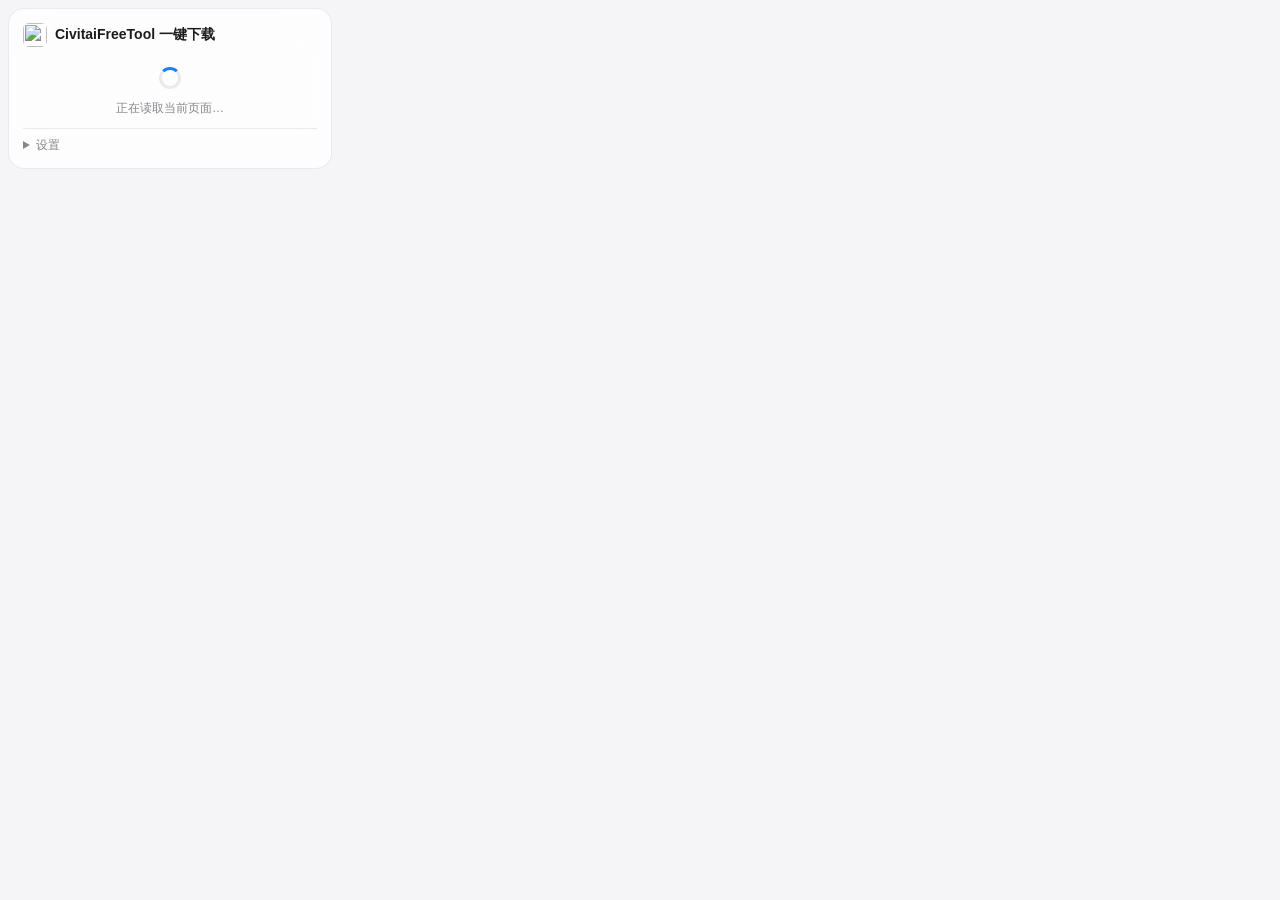
==== chrome-extension/popup.html @ 194d7d12 "feat: 浏览器插件归档助手 2.0（吸收油猴脚本）+ 局域网无头 Linux 资产接入（Samba 桥接） - 插件：模型页一键归档（封面/配图/视频/评论/提示词）到软件归档根目录，模型文件经 " ====
<!DOCTYPE html>
<html lang="zh-CN">
<head>
  <meta charset="UTF-8" />
  <link rel="stylesheet" href="popup.css" />
</head>
<body>
  <div class="card">
    <div class="head">
      <img class="logo" src="icons/icon32.png" alt="" />
      <div class="title">CivitaiFreeTool 一键下载</div>
    </div>

    <div id="view-loading" class="view">
      <div class="spinner"></div>
      <div class="hint">正在读取当前页面…</div>
    </div>

    <div id="view-bad" class="view hidden">
      <div class="icon-big">⚠️</div>
      <div class="bad-title">当前页面不是 Civitai 模型页</div>
      <div class="hint">请打开 civitai.red / civitai.com 的模型详情页后重试</div>
    </div>

    <div id="view-offline" class="view hidden">
      <div class="icon-big">🔌</div>
      <div class="bad-title">未连接到 CivitaiFreeTool</div>
      <div class="hint">请先打开 CivitaiFreeTool.exe（v2.1.0+），再点击下载</div>
    </div>

    <div id="view-ready" class="view hidden">
      <div class="model-name" id="modelName">…</div>
      <div class="url" id="modelUrl"></div>
      <div class="meta" id="modelMeta"></div>
      <button class="btn primary" id="btnDownload">⬇️ 开始下载</button>
      <button class="btn secondary" id="btnArchive">🗂 一键归档到本地</button>
      <div class="archive-note hidden" id="archiveNote"></div>
    </div>

    <div id="view-done" class="view hidden">
      <div class="icon-big">✅</div>
      <div class="bad-title">已开始下载</div>
      <div class="hint">CivitaiFreeTool 已自动打开「下载管理」页<br/>进度和完成情况在那里查看</div>
      <button class="btn" id="btnClose">完成</button>
    </div>

    <div id="view-error" class="view hidden">
      <div class="icon-big">❌</div>
      <div class="bad-title" id="errTitle">下载失败</div>
      <div class="hint" id="errMsg"></div>
      <button class="btn" id="btnRetry">重试</button>
    </div>

    <details class="settings" id="settingsBox">
      <summary>设置</summary>
      <div class="archive-status" id="archiveStatus">正在读取归档通道…</div>
      <div class="hint">归档根目录在软件设置页修改</div>
    </details>
  </div>
  <script src="popup.js"></script>
</body>
</html>
---- chrome-extension/popup.css ----
:root {
  --bg: #f5f5f7;
  --card: rgba(255, 255, 255, 0.82);
  --text: #1c1c1e;
  --dim: #86868b;
  --accent: #0a84ff;
  --accent-press: #0071e3;
  --danger: #ff3b30;
  --ok: #34c759;
  --border: rgba(0, 0, 0, 0.08);
}
@media (prefers-color-scheme: dark) {
  :root {
    --bg: #1c1c1e;
    --card: rgba(44, 44, 46, 0.85);
    --text: #f5f5f7;
    --dim: #98989d;
    --accent: #0a84ff;
    --accent-press: #409cff;
    --danger: #ff453a;
    --ok: #32d74b;
    --border: rgba(255, 255, 255, 0.1);
  }
}

* { margin: 0; padding: 0; box-sizing: border-box; }

body {
  width: 340px;
  background: var(--bg);
  color: var(--text);
  font-family: -apple-system, "Segoe UI", "Microsoft YaHei", sans-serif;
  font-size: 13px;
}

.card {
  padding: 14px;
  background: linear-gradient(180deg, var(--card), var(--card));
  -webkit-backdrop-filter: blur(20px) saturate(1.4);
  backdrop-filter: blur(20px) saturate(1.4);
  border-radius: 16px;
  margin: 8px;
  border: 1px solid var(--border);
}

.head {
  display: flex;
  align-items: center;
  gap: 8px;
  margin-bottom: 12px;
}
.logo { width: 24px; height: 24px; border-radius: 6px; }
.title { font-weight: 600; font-size: 14px; }

.view { display: flex; flex-direction: column; align-items: center; gap: 8px; }
.hidden { display: none !important; }

.spinner {
  width: 22px; height: 22px;
  border: 3px solid var(--border);
  border-top-color: var(--accent);
  border-radius: 50%;
  animation: spin 0.8s linear infinite;
  margin: 8px auto 2px;
}
@keyframes spin { to { transform: rotate(360deg); } }

.icon-big { font-size: 34px; line-height: 1.2; }
.bad-title { font-weight: 600; font-size: 14px; text-align: center; }
.hint { color: var(--dim); font-size: 12px; text-align: center; line-height: 1.6; }

.model-name {
  font-weight: 600;
  font-size: 14px;
  text-align: center;
  max-width: 100%;
  overflow: hidden;
  display: -webkit-box;
  -webkit-line-clamp: 2;
  -webkit-box-orient: vertical;
  word-break: break-all;
}
.url {
  color: var(--dim);
  font-size: 11px;
  max-width: 100%;
  overflow: hidden;
  text-overflow: ellipsis;
  white-space: nowrap;
}
.meta { font-size: 11px; color: var(--ok); }

.btn {
  width: 100%;
  padding: 9px 0;
  border: none;
  border-radius: 10px;
  font-size: 14px;
  font-weight: 600;
  cursor: pointer;
  background: rgba(127, 127, 127, 0.18);
  color: var(--text);
  transition: transform 0.08s ease, opacity 0.15s ease;
}
.btn:active { transform: scale(0.97); }
.btn.primary {
  background: linear-gradient(180deg, var(--accent), var(--accent-press));
  color: #fff;
}
.btn.primary:disabled {
  opacity: 0.5;
  cursor: not-allowed;
}

.btn.secondary {
  background: rgba(10, 132, 255, 0.12);
  color: var(--accent);
  margin-top: 2px;
}
.btn.secondary:disabled {
  opacity: 0.5;
  cursor: not-allowed;
}

.archive-note {
  font-size: 11px;
  color: var(--ok);
  text-align: center;
  line-height: 1.5;
}

.settings {
  margin-top: 10px;
  border-top: 1px solid var(--border);
  padding-top: 8px;
  font-size: 12px;
}
.settings summary {
  cursor: pointer;
  color: var(--dim);
  font-size: 12px;
  user-select: none;
}
.settings summary:hover { color: var(--text); }
.archive-status {
  margin: 6px 0 4px;
  font-size: 11px;
  color: var(--dim);
  line-height: 1.5;
  word-break: break-all;
}
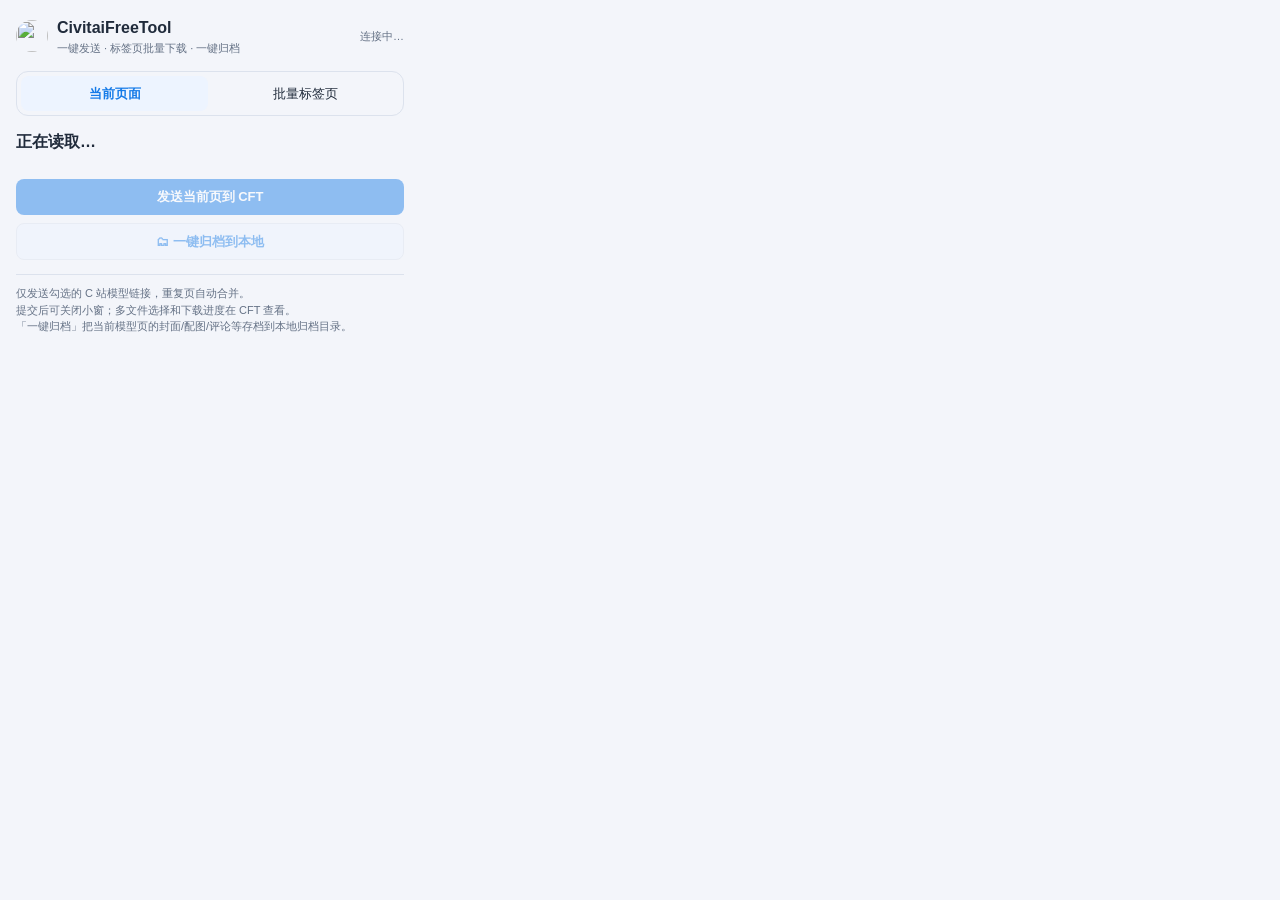
==== commit 000f0ec2: "Merge remote-tracking branch 'upstream/main' # Conflicts: #	CHANGELOG.md #	README.md #	chrome-extens" ====
--- a/chrome-extension/popup.html
+++ b/chrome-extension/popup.html
@@ -1,62 +1,12 @@
 <!DOCTYPE html>
-<html lang="zh-CN">
-<head>
-  <meta charset="UTF-8" />
-  <link rel="stylesheet" href="popup.css" />
-</head>
-<body>
-  <div class="card">
-    <div class="head">
-      <img class="logo" src="icons/icon32.png" alt="" />
-      <div class="title">CivitaiFreeTool 一键下载</div>
-    </div>
-
-    <div id="view-loading" class="view">
-      <div class="spinner"></div>
-      <div class="hint">正在读取当前页面…</div>
-    </div>
-
-    <div id="view-bad" class="view hidden">
-      <div class="icon-big">⚠️</div>
-      <div class="bad-title">当前页面不是 Civitai 模型页</div>
-      <div class="hint">请打开 civitai.red / civitai.com 的模型详情页后重试</div>
-    </div>
-
-    <div id="view-offline" class="view hidden">
-      <div class="icon-big">🔌</div>
-      <div class="bad-title">未连接到 CivitaiFreeTool</div>
-      <div class="hint">请先打开 CivitaiFreeTool.exe（v2.1.0+），再点击下载</div>
-    </div>
-
-    <div id="view-ready" class="view hidden">
-      <div class="model-name" id="modelName">…</div>
-      <div class="url" id="modelUrl"></div>
-      <div class="meta" id="modelMeta"></div>
-      <button class="btn primary" id="btnDownload">⬇️ 开始下载</button>
-      <button class="btn secondary" id="btnArchive">🗂 一键归档到本地</button>
-      <div class="archive-note hidden" id="archiveNote"></div>
-    </div>
-
-    <div id="view-done" class="view hidden">
-      <div class="icon-big">✅</div>
-      <div class="bad-title">已开始下载</div>
-      <div class="hint">CivitaiFreeTool 已自动打开「下载管理」页<br/>进度和完成情况在那里查看</div>
-      <button class="btn" id="btnClose">完成</button>
-    </div>
-
-    <div id="view-error" class="view hidden">
-      <div class="icon-big">❌</div>
-      <div class="bad-title" id="errTitle">下载失败</div>
-      <div class="hint" id="errMsg"></div>
-      <button class="btn" id="btnRetry">重试</button>
-    </div>
-
-    <details class="settings" id="settingsBox">
-      <summary>设置</summary>
-      <div class="archive-status" id="archiveStatus">正在读取归档通道…</div>
-      <div class="hint">归档根目录在软件设置页修改</div>
-    </details>
-  </div>
-  <script src="popup.js"></script>
-</body>
-</html>
+<html lang="zh-CN"><head><meta charset="UTF-8"/><meta name="viewport" content="width=device-width,initial-scale=1"/><link rel="stylesheet" href="popup.css"/></head>
+<body><main class="card">
+<header><img src="icons/icon32.png" alt=""/><div><strong>CivitaiFreeTool</strong><small>一键发送 · 标签页批量下载 · 一键归档</small></div><span id="connection" role="status">连接中…</span></header>
+<nav aria-label="发送模式"><button id="modeCurrent" class="active" aria-pressed="true">当前页面</button><button id="modeBatch" aria-pressed="false">批量标签页</button></nav>
+<section id="currentPanel"><h2 id="modelName">正在读取…</h2><p id="modelUrl" class="muted"></p><button id="sendCurrent" class="primary" disabled>发送当前页到 CFT</button>
+<button id="btnArchive" class="primary" disabled>🗂 一键归档到本地</button><p id="archiveNote" class="muted" hidden></p><p id="archiveStatus" class="muted" hidden></p></section>
+<section id="batchPanel" hidden><div class="tools"><label>范围 <select id="scope"><option value="all">所有浏览器窗口</option><option value="current">当前窗口</option></select></label><button id="refresh">刷新</button></div><input id="search" type="search" placeholder="搜索模型名或 ID" aria-label="搜索模型标签页"/><div class="tools"><label><input id="selectAll" type="checkbox"/> 全选当前列表</label><span id="selectionCount"></span></div><div id="tabList" aria-label="可发送的模型标签页"></div><p class="muted" id="tabSummary"></p><button id="sendBatch" class="primary" disabled>发送选中到 CFT</button></section>
+<p id="feedback" role="status" aria-live="polite"></p><details id="results" hidden><summary id="resultSummary"></summary><div id="resultList"></div></details>
+<button id="clearResults" hidden>清除提交记录（允许重新发送）</button>
+<footer>仅发送勾选的 C 站模型链接，重复页自动合并。<br/>提交后可关闭小窗；多文件选择和下载进度在 CFT 查看。<br/>「一键归档」把当前模型页的封面/配图/评论等存档到本地归档目录。</footer>
+</main><script src="tabs-common.js"></script><script src="popup.js"></script></body></html>
--- a/chrome-extension/popup.css
+++ b/chrome-extension/popup.css
@@ -1,151 +1,7 @@
-:root {
-  --bg: #f5f5f7;
-  --card: rgba(255, 255, 255, 0.82);
-  --text: #1c1c1e;
-  --dim: #86868b;
-  --accent: #0a84ff;
-  --accent-press: #0071e3;
-  --danger: #ff3b30;
-  --ok: #34c759;
-  --border: rgba(0, 0, 0, 0.08);
-}
-@media (prefers-color-scheme: dark) {
-  :root {
-    --bg: #1c1c1e;
-    --card: rgba(44, 44, 46, 0.85);
-    --text: #f5f5f7;
-    --dim: #98989d;
-    --accent: #0a84ff;
-    --accent-press: #409cff;
-    --danger: #ff453a;
-    --ok: #32d74b;
-    --border: rgba(255, 255, 255, 0.1);
-  }
-}
+*{box-sizing:border-box} :root{color-scheme:light dark;--bg:#f3f5fa;--card:#fff;--text:#202b3b;--dim:#647185;--line:#dce2ed;--accent:#167be8;--soft:#edf4ff} @media(prefers-color-scheme:dark){:root{--bg:#111a29;--card:#182438;--text:#e6edfa;--dim:#a9b7cd;--line:#33445e;--soft:#223650}} body{width:420px;margin:0;background:var(--bg);color:var(--text);font:13px/1.5 "Segoe UI","Microsoft YaHei",sans-serif} .card{padding:16px} header{display:flex;align-items:center;gap:9px;margin-bottom:14px} header img{width:32px;height:32px;border-radius:50%} header strong{font-size:16px} header small{display:block;color:var(--dim);font-size:11px} #connection{margin-left:auto;font-size:11px;color:var(--dim)} #connection.connected{color:#238b60} nav{display:flex;padding:4px;border:1px solid var(--line);border-radius:12px;margin-bottom:14px;gap:4px} button,select,input{font:inherit} button{border:1px solid var(--line);background:var(--card);color:var(--text);border-radius:8px;padding:8px 12px;cursor:pointer} nav button{flex:1;border:0;background:transparent} nav button.active{background:var(--soft);color:var(--accent);font-weight:600} button.primary{width:100%;border:0;background:var(--accent);color:white;font-weight:600;margin-top:12px} button:disabled{opacity:.45;cursor:default} button:focus-visible,input:focus-visible,select:focus-visible{outline:2px solid var(--accent);outline-offset:2px} h2{font-size:16px;overflow-wrap:anywhere} .muted,footer{color:var(--dim);font-size:11px;overflow-wrap:anywhere} .tools{display:flex;align-items:center;justify-content:space-between;gap:8px;margin:10px 0} select,input[type=search]{border:1px solid var(--line);border-radius:8px;background:var(--card);color:var(--text);padding:7px} input[type=search]{width:100%} input[type=checkbox]{width:17px;height:17px;accent-color:var(--accent);flex-shrink:0;vertical-align:middle} #tabList{max-height:250px;overflow:auto;border:1px solid var(--line);border-radius:10px;background:var(--card)} .tab-row{display:flex;align-items:center;gap:10px;padding:11px;border-bottom:1px solid var(--line);cursor:pointer}.tab-row:last-child{border:0}.tab-row:hover{background:var(--soft)}.tab-row span{min-width:0}.tab-row strong{display:block;font-size:13px;overflow-wrap:anywhere;line-height:1.4}.tab-row small{display:block;color:var(--dim);font-size:11px;margin-top:3px} .empty{text-align:center;color:var(--dim);padding:20px} #feedback{font-size:12px;overflow-wrap:anywhere} details{border-top:1px solid var(--line);padding-top:10px;font-size:12px} summary{cursor:pointer} #resultList{max-height:130px;overflow:auto}.result{margin:7px 0}.sent{color:#238b60}.failed,.uncertain{color:#ce6b38} footer{margin-top:14px;border-top:1px solid var(--line);padding-top:10px} [hidden]{display:none!important}
 
-* { margin: 0; padding: 0; box-sizing: border-box; }
-
-body {
-  width: 340px;
-  background: var(--bg);
-  color: var(--text);
-  font-family: -apple-system, "Segoe UI", "Microsoft YaHei", sans-serif;
-  font-size: 13px;
-}
-
-.card {
-  padding: 14px;
-  background: linear-gradient(180deg, var(--card), var(--card));
-  -webkit-backdrop-filter: blur(20px) saturate(1.4);
-  backdrop-filter: blur(20px) saturate(1.4);
-  border-radius: 16px;
-  margin: 8px;
-  border: 1px solid var(--border);
-}
-
-.head {
-  display: flex;
-  align-items: center;
-  gap: 8px;
-  margin-bottom: 12px;
-}
-.logo { width: 24px; height: 24px; border-radius: 6px; }
-.title { font-weight: 600; font-size: 14px; }
-
-.view { display: flex; flex-direction: column; align-items: center; gap: 8px; }
-.hidden { display: none !important; }
-
-.spinner {
-  width: 22px; height: 22px;
-  border: 3px solid var(--border);
-  border-top-color: var(--accent);
-  border-radius: 50%;
-  animation: spin 0.8s linear infinite;
-  margin: 8px auto 2px;
-}
-@keyframes spin { to { transform: rotate(360deg); } }
-
-.icon-big { font-size: 34px; line-height: 1.2; }
-.bad-title { font-weight: 600; font-size: 14px; text-align: center; }
-.hint { color: var(--dim); font-size: 12px; text-align: center; line-height: 1.6; }
-
-.model-name {
-  font-weight: 600;
-  font-size: 14px;
-  text-align: center;
-  max-width: 100%;
-  overflow: hidden;
-  display: -webkit-box;
-  -webkit-line-clamp: 2;
-  -webkit-box-orient: vertical;
-  word-break: break-all;
-}
-.url {
-  color: var(--dim);
-  font-size: 11px;
-  max-width: 100%;
-  overflow: hidden;
-  text-overflow: ellipsis;
-  white-space: nowrap;
-}
-.meta { font-size: 11px; color: var(--ok); }
-
-.btn {
-  width: 100%;
-  padding: 9px 0;
-  border: none;
-  border-radius: 10px;
-  font-size: 14px;
-  font-weight: 600;
-  cursor: pointer;
-  background: rgba(127, 127, 127, 0.18);
-  color: var(--text);
-  transition: transform 0.08s ease, opacity 0.15s ease;
-}
-.btn:active { transform: scale(0.97); }
-.btn.primary {
-  background: linear-gradient(180deg, var(--accent), var(--accent-press));
-  color: #fff;
-}
-.btn.primary:disabled {
-  opacity: 0.5;
-  cursor: not-allowed;
-}
-
-.btn.secondary {
-  background: rgba(10, 132, 255, 0.12);
-  color: var(--accent);
-  margin-top: 2px;
-}
-.btn.secondary:disabled {
-  opacity: 0.5;
-  cursor: not-allowed;
-}
-
-.archive-note {
-  font-size: 11px;
-  color: var(--ok);
-  text-align: center;
-  line-height: 1.5;
-}
-
-.settings {
-  margin-top: 10px;
-  border-top: 1px solid var(--border);
-  padding-top: 8px;
-  font-size: 12px;
-}
-.settings summary {
-  cursor: pointer;
-  color: var(--dim);
-  font-size: 12px;
-  user-select: none;
-}
-.settings summary:hover { color: var(--text); }
-.archive-status {
-  margin: 6px 0 4px;
-  font-size: 11px;
-  color: var(--dim);
-  line-height: 1.5;
-  word-break: break-all;
-}
+/* ---- 归档按钮与状态（归档助手 2.0，接入上游 v1.3.0 布局） ---- */
+#btnArchive{background:var(--soft);color:var(--accent);border:1px solid var(--line);margin-top:8px}
+#btnArchive:disabled{opacity:.45}
+#archiveNote{margin-top:8px;color:#ce6b38}
+#archiveStatus{margin-top:6px}
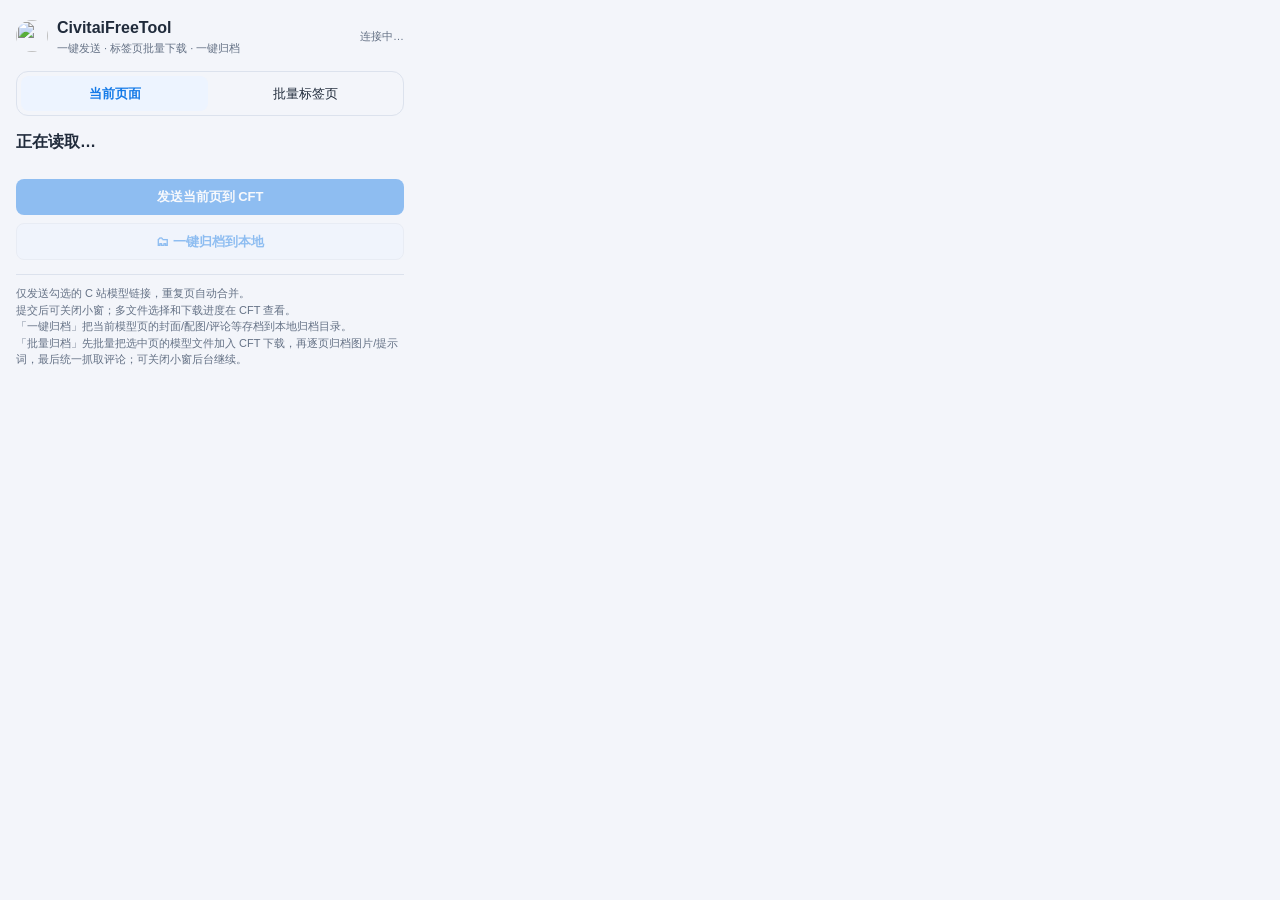
==== commit 3c47e120: "feat: 插件批量归档（多标签页）与归档状态机扩展 - background：archiveBatchStart/Status/Cancel 消息，逐页收集模型链接后交给 offscreen，bad" ====
--- a/chrome-extension/popup.html
+++ b/chrome-extension/popup.html
@@ -5,8 +5,9 @@
 <nav aria-label="发送模式"><button id="modeCurrent" class="active" aria-pressed="true">当前页面</button><button id="modeBatch" aria-pressed="false">批量标签页</button></nav>
 <section id="currentPanel"><h2 id="modelName">正在读取…</h2><p id="modelUrl" class="muted"></p><button id="sendCurrent" class="primary" disabled>发送当前页到 CFT</button>
 <button id="btnArchive" class="primary" disabled>🗂 一键归档到本地</button><p id="archiveNote" class="muted" hidden></p><p id="archiveStatus" class="muted" hidden></p></section>
-<section id="batchPanel" hidden><div class="tools"><label>范围 <select id="scope"><option value="all">所有浏览器窗口</option><option value="current">当前窗口</option></select></label><button id="refresh">刷新</button></div><input id="search" type="search" placeholder="搜索模型名或 ID" aria-label="搜索模型标签页"/><div class="tools"><label><input id="selectAll" type="checkbox"/> 全选当前列表</label><span id="selectionCount"></span></div><div id="tabList" aria-label="可发送的模型标签页"></div><p class="muted" id="tabSummary"></p><button id="sendBatch" class="primary" disabled>发送选中到 CFT</button></section>
+<section id="batchPanel" hidden><div class="tools"><label>范围 <select id="scope"><option value="all">所有浏览器窗口</option><option value="current">当前窗口</option></select></label><button id="refresh">刷新</button></div><input id="search" type="search" placeholder="搜索模型名或 ID" aria-label="搜索模型标签页"/><div class="tools"><label><input id="selectAll" type="checkbox"/> 全选当前列表</label><span id="selectionCount"></span></div><div id="tabList" aria-label="可发送的模型标签页"></div><p class="muted" id="tabSummary"></p><div class="tools"><button id="sendBatch" class="primary" disabled>发送选中到 CFT</button><button id="btnArchiveBatch" class="primary" disabled>🗂 批量归档选中</button></div>
+<div id="archBatchPanel" hidden><p id="archPhase" class="muted"></p><p id="archProgress" class="muted"></p><p id="archCounts" class="muted"></p><div id="archAuto" class="muted"></div><button id="btnArchCancel" hidden>取消批量归档（已入队的模型文件不会撤回）</button></div></section>
 <p id="feedback" role="status" aria-live="polite"></p><details id="results" hidden><summary id="resultSummary"></summary><div id="resultList"></div></details>
 <button id="clearResults" hidden>清除提交记录（允许重新发送）</button>
-<footer>仅发送勾选的 C 站模型链接，重复页自动合并。<br/>提交后可关闭小窗；多文件选择和下载进度在 CFT 查看。<br/>「一键归档」把当前模型页的封面/配图/评论等存档到本地归档目录。</footer>
+<footer>仅发送勾选的 C 站模型链接，重复页自动合并。<br/>提交后可关闭小窗；多文件选择和下载进度在 CFT 查看。<br/>「一键归档」把当前模型页的封面/配图/评论等存档到本地归档目录。<br/>「批量归档」先批量把选中页的模型文件加入 CFT 下载，再逐页归档图片/提示词，最后统一抓取评论；可关闭小窗后台继续。</footer>
 </main><script src="tabs-common.js"></script><script src="popup.js"></script></body></html>
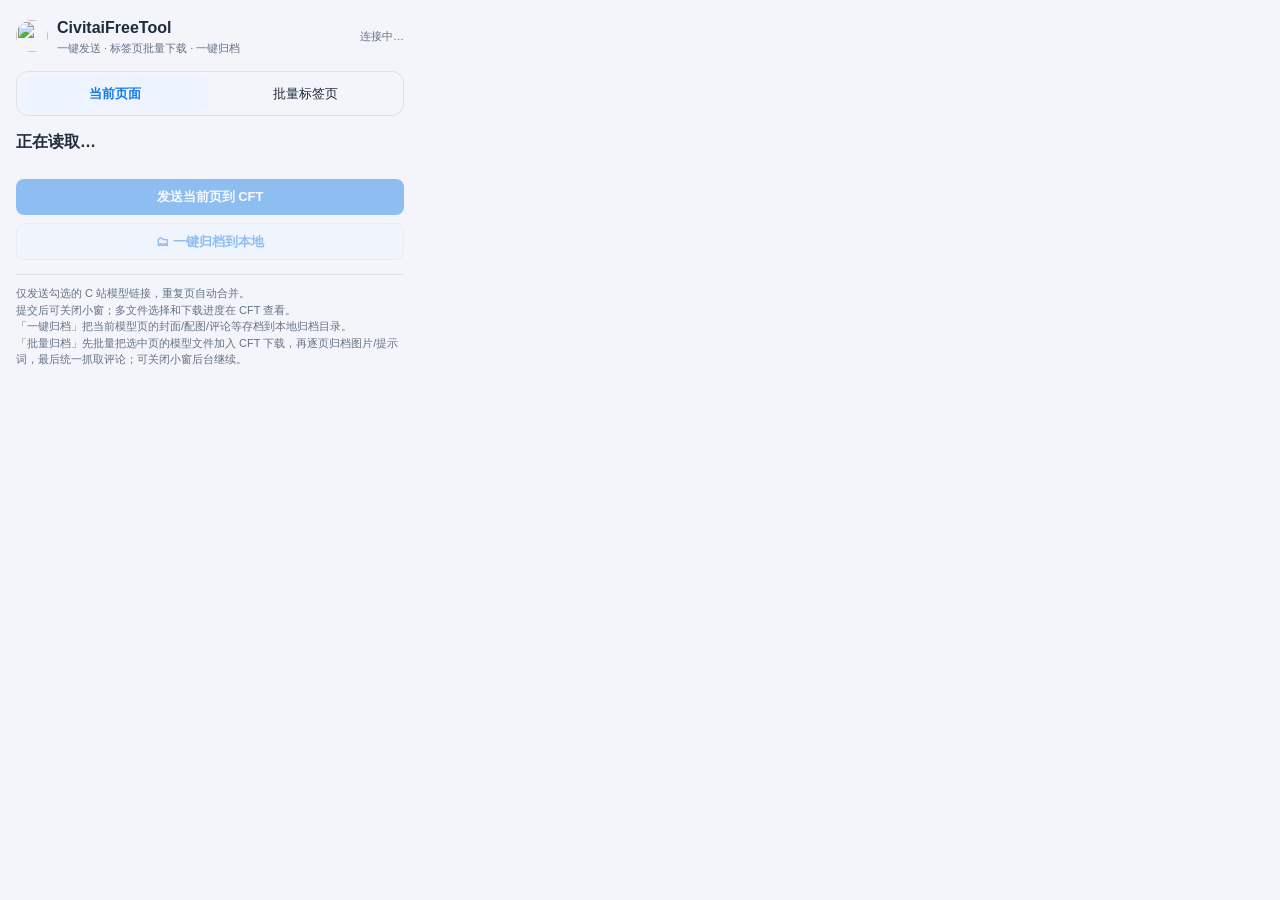
==== commit afe91fe0: "fix: 插件归档助手落地独立复核的 P0/P1，并适配 C 站关闭内部 tRPC 站点侧实测（2026-10-15）：commentv2.getInfinite / resourceReview.g" ====
--- a/chrome-extension/popup.html
+++ b/chrome-extension/popup.html
@@ -3,6 +3,7 @@
 <body><main class="card">
 <header><img src="icons/icon32.png" alt=""/><div><strong>CivitaiFreeTool</strong><small>一键发送 · 标签页批量下载 · 一键归档</small></div><span id="connection" role="status">连接中…</span></header>
 <nav aria-label="发送模式"><button id="modeCurrent" class="active" aria-pressed="true">当前页面</button><button id="modeBatch" aria-pressed="false">批量标签页</button></nav>
+<p id="sendHint" class="muted" hidden></p>
 <section id="currentPanel"><h2 id="modelName">正在读取…</h2><p id="modelUrl" class="muted"></p><button id="sendCurrent" class="primary" disabled>发送当前页到 CFT</button>
 <button id="btnArchive" class="primary" disabled>🗂 一键归档到本地</button><p id="archiveNote" class="muted" hidden></p><p id="archiveStatus" class="muted" hidden></p></section>
 <section id="batchPanel" hidden><div class="tools"><label>范围 <select id="scope"><option value="all">所有浏览器窗口</option><option value="current">当前窗口</option></select></label><button id="refresh">刷新</button></div><input id="search" type="search" placeholder="搜索模型名或 ID" aria-label="搜索模型标签页"/><div class="tools"><label><input id="selectAll" type="checkbox"/> 全选当前列表</label><span id="selectionCount"></span></div><div id="tabList" aria-label="可发送的模型标签页"></div><p class="muted" id="tabSummary"></p><div class="tools"><button id="sendBatch" class="primary" disabled>发送选中到 CFT</button><button id="btnArchiveBatch" class="primary" disabled>🗂 批量归档选中</button></div>
--- a/chrome-extension/popup.css
+++ b/chrome-extension/popup.css
@@ -4,4 +4,12 @@
 #btnArchive{background:var(--soft);color:var(--accent);border:1px solid var(--line);margin-top:8px}
 #btnArchive:disabled{opacity:.45}
 #archiveNote{margin-top:8px;color:#ce6b38}
-#archiveStatus{margin-top:6px}+#archiveStatus{margin-top:6px}
+
+/* ---- 连接状态与「按钮为什么不能点」提示：区分 未打开 / 不是 CFT / 版本过旧 / 缺 API Key ---- */
+#connection{max-width:158px;text-align:right;overflow-wrap:anywhere}
+#connection.warn{color:#ce6b38}
+#sendHint{margin:6px 0 0;line-height:1.45}
+#sendHint.warn{color:#ce6b38}
+/* 缺 Key 是待办不是失败：用中性色，避免和 .failed/.uncertain 的橙色失败态混淆 */
+.result.needskey{color:var(--dim)}
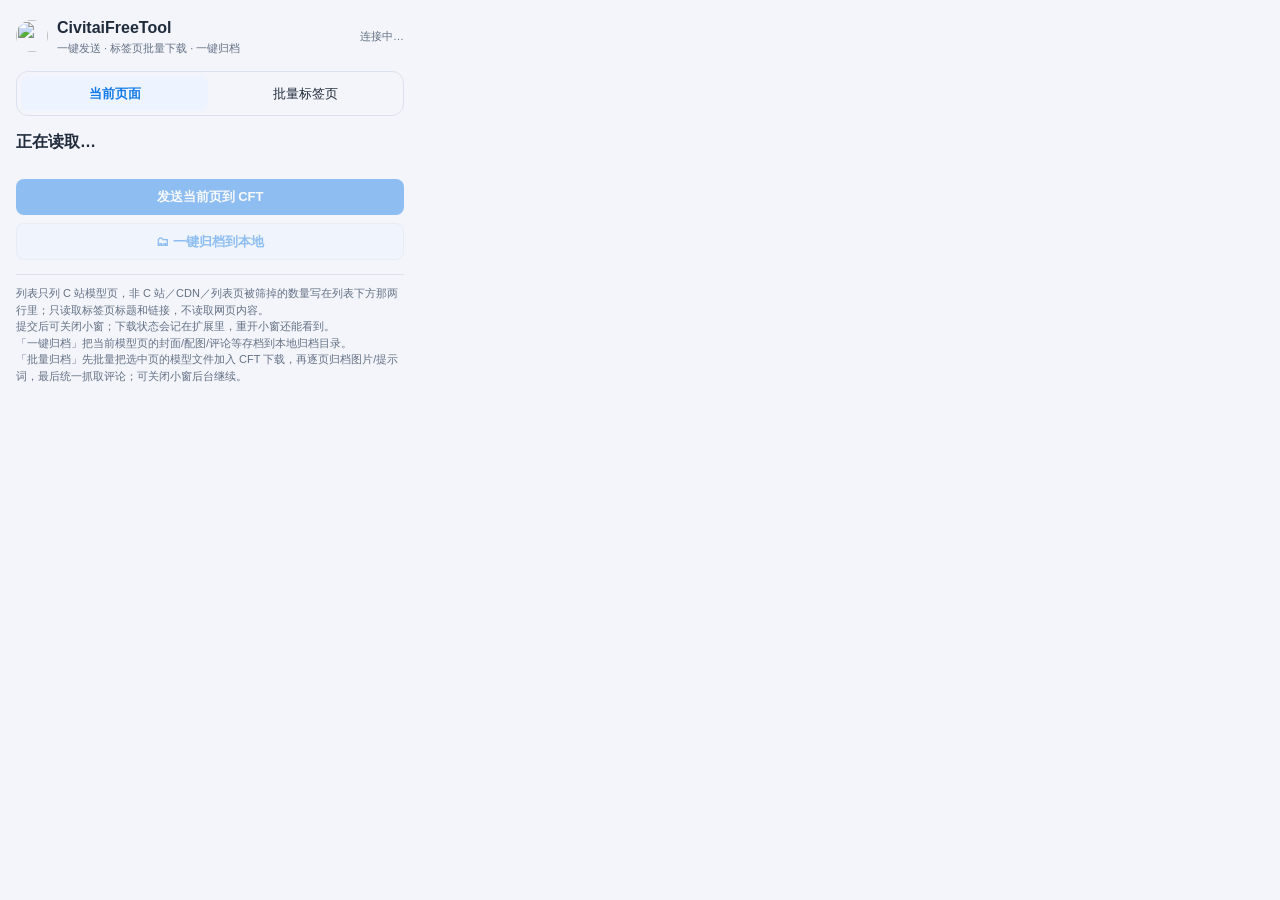
==== commit 0eacd26d: "feat: 弹层接上标签页筛选/元数据富化，并补上"发送到 CFT 之后"的任务跟踪 用户说弹层"把所有标签页都列出来、没有筛选、功能很少、和桌面端联动缺失"。两块地基 （lib/tabrows.js" ====
--- a/chrome-extension/popup.html
+++ b/chrome-extension/popup.html
@@ -6,9 +6,33 @@
 <p id="sendHint" class="muted" hidden></p>
 <section id="currentPanel"><h2 id="modelName">正在读取…</h2><p id="modelUrl" class="muted"></p><button id="sendCurrent" class="primary" disabled>发送当前页到 CFT</button>
 <button id="btnArchive" class="primary" disabled>🗂 一键归档到本地</button><p id="archiveNote" class="muted" hidden></p><p id="archiveStatus" class="muted" hidden></p></section>
-<section id="batchPanel" hidden><div class="tools"><label>范围 <select id="scope"><option value="all">所有浏览器窗口</option><option value="current">当前窗口</option></select></label><button id="refresh">刷新</button></div><input id="search" type="search" placeholder="搜索模型名或 ID" aria-label="搜索模型标签页"/><div class="tools"><label><input id="selectAll" type="checkbox"/> 全选当前列表</label><span id="selectionCount"></span></div><div id="tabList" aria-label="可发送的模型标签页"></div><p class="muted" id="tabSummary"></p><div class="tools"><button id="sendBatch" class="primary" disabled>发送选中到 CFT</button><button id="btnArchiveBatch" class="primary" disabled>🗂 批量归档选中</button></div>
+<section id="batchPanel" hidden>
+<div class="tools"><label>范围 <select id="scope"><option value="all">所有浏览器窗口</option><option value="current">当前窗口</option></select></label><button id="refresh">刷新</button></div>
+<input id="search" type="search" placeholder="搜索模型名、ID、类型、底模或标签" aria-label="搜索模型标签页"/>
+<div class="tools filters">
+<label>类型 <select id="fType" aria-label="按模型类型筛选"><option value="">全部类型</option></select></label>
+<label>底模 <select id="fBase" aria-label="按底模筛选"><option value="">全部底模</option></select></label>
+</div>
+<div class="tools filters">
+<label>补全 <select id="fState" aria-label="按信息补全状态筛选"><option value="">全部状态</option><option value="ready">已补全</option><option value="loading">待补全</option><option value="needs-login">需登录态</option><option value="rate-limited">限流退避</option><option value="missing">本站不存在</option><option value="error">取数失败</option><option value="skipped">未取数</option></select></label>
+<label>提交 <select id="fSub" aria-label="按是否可提交筛选"><option value="">全部行</option><option value="yes">仅可提交</option><option value="no">仅不可提交</option></select></label>
+<label>排序 <select id="sort" aria-label="列表排序"><option value="tab">按标签页顺序</option><option value="title">按标题</option><option value="type">按类型</option><option value="size">按文件大小</option><option value="downloads">按下载量</option><option value="published">按发布时间</option><option value="window">按窗口</option></select></label>
+</div>
+<div class="tools"><label><input id="selectAll" type="checkbox"/> 全选当前列表</label><span id="selectionCount"></span></div>
+<div id="tabList" aria-label="可发送的模型标签页"></div>
+<p class="muted" id="tabSummary"></p>
+<p class="muted" id="enrichSummary"></p>
+<p class="muted" id="rateNote" hidden></p>
+<div class="tools"><button id="sendBatch" class="primary" disabled>发送选中到 CFT</button><button id="btnArchiveBatch" class="primary" disabled>🗂 批量归档选中</button></div>
 <div id="archBatchPanel" hidden><p id="archPhase" class="muted"></p><p id="archProgress" class="muted"></p><p id="archCounts" class="muted"></p><div id="archAuto" class="muted"></div><button id="btnArchCancel" hidden>取消批量归档（已入队的模型文件不会撤回）</button></div></section>
+<section id="taskPanel" hidden aria-label="发送到 CFT 之后的状态">
+<div class="tools"><h3>发送到 CFT 之后</h3><button id="taskRefresh">查询最新状态</button></div>
+<p class="muted" id="taskHint">「已提交」只代表扩展把链接交给了 CFT，解析与下载都发生在软件里；下面这几行才是 CFT 的实际状态，只有显示「已完成」才算下到本地。</p>
+<p class="muted" id="taskSummary"></p>
+<div id="taskList"></div>
+<button id="clearTasks" class="quiet">清除下载状态跟踪（不影响 CFT 里的任务）</button>
+</section>
 <p id="feedback" role="status" aria-live="polite"></p><details id="results" hidden><summary id="resultSummary"></summary><div id="resultList"></div></details>
 <button id="clearResults" hidden>清除提交记录（允许重新发送）</button>
-<footer>仅发送勾选的 C 站模型链接，重复页自动合并。<br/>提交后可关闭小窗；多文件选择和下载进度在 CFT 查看。<br/>「一键归档」把当前模型页的封面/配图/评论等存档到本地归档目录。<br/>「批量归档」先批量把选中页的模型文件加入 CFT 下载，再逐页归档图片/提示词，最后统一抓取评论；可关闭小窗后台继续。</footer>
-</main><script src="tabs-common.js"></script><script src="popup.js"></script></body></html>+<footer>列表只列 C 站模型页，非 C 站／CDN／列表页被筛掉的数量写在列表下方那两行里；只读取标签页标题和链接，不读取网页内容。<br/>提交后可关闭小窗；下载状态会记在扩展里，重开小窗还能看到。<br/>「一键归档」把当前模型页的封面/配图/评论等存档到本地归档目录。<br/>「批量归档」先批量把选中页的模型文件加入 CFT 下载，再逐页归档图片/提示词，最后统一抓取评论；可关闭小窗后台继续。</footer>
+</main><script src="tabs-common.js"></script><script src="lib/tabrows.js"></script><script src="lib/enrich.js"></script><script src="popup.js"></script></body></html>
--- a/chrome-extension/popup.css
+++ b/chrome-extension/popup.css
@@ -12,4 +12,37 @@
 #sendHint{margin:6px 0 0;line-height:1.45}
 #sendHint.warn{color:#ce6b38}
 /* 缺 Key 是待办不是失败：用中性色，避免和 .failed/.uncertain 的橙色失败态混淆 */
-.result.needskey{color:var(--dim)}+.result.needskey{color:var(--dim)}
+
+/* ---- 筛选行：控件多了一排，必须比 .tools 更紧凑，否则 420px 宽的小窗装不下 ---- */
+.filters{margin:6px 0;flex-wrap:wrap;gap:6px}
+.filters label{display:flex;align-items:center;gap:4px;font-size:11px;color:var(--dim)}
+.filters select{font-size:11px;padding:5px 6px;max-width:132px}
+#sort{max-width:118px}
+
+/* ---- 列表行：富化结果（缩略图/类型/底模/大小）与「为什么这行是灰的」 ---- */
+#tabList{max-height:230px}
+.tab-row img.thumb{width:42px;height:42px;object-fit:cover;border-radius:6px;flex-shrink:0;background:var(--soft)}
+.tab-row .row-state{display:inline-block;margin-left:4px;padding:0 5px;border:1px solid var(--line);border-radius:7px;font-size:10px;color:var(--dim)}
+.tab-row .row-state.needs-login,.tab-row .row-state.rate-limited{color:#ce6b38;border-color:#e6c3a8}
+.tab-row .row-state.missing,.tab-row .row-state.error{color:#c23d50;border-color:#e7b6bd}
+.tab-row .row-state.stale{color:#8a6d3b;border-color:#dccfb4}
+.tab-row.nosub{opacity:.62}
+
+/* ---- 发送到 CFT 之后：任务区。状态点用颜色分「在跑 / 完成 / 失败」，
+       文字里再分开写「扩展：已提交」与「CFT：…」，避免把提交当成下载完成 ---- */
+#taskPanel{margin-top:14px;border-top:1px solid var(--line);padding-top:10px}
+#taskPanel h3{font-size:13px;margin:0}
+#taskHint{line-height:1.45}
+#taskList{border:1px solid var(--line);border-radius:10px;background:var(--card);max-height:190px;overflow:auto}
+.task-item{display:flex;gap:8px;align-items:flex-start;padding:9px 10px;border-bottom:1px solid var(--line);font-size:12px}
+.task-item:last-child{border-bottom:0}
+.task-item .dot{width:8px;height:8px;border-radius:50%;background:var(--dim);flex-shrink:0;margin-top:5px}
+.task-item.downloading .dot,.task-item.parsing .dot{background:var(--accent)}
+.task-item.done .dot{background:#238b60}
+.task-item.error .dot,.task-item.failed .dot{background:#c23d50}
+.task-item.waiting .dot{background:#ce6b38}
+.task-item b{display:block;font-weight:600;overflow-wrap:anywhere}
+.task-item small{display:block;color:var(--dim);font-size:11px;margin-top:2px;overflow-wrap:anywhere}
+.task-item .grow{min-width:0;flex:1}
+button.quiet{background:transparent;border:0;color:var(--dim);font-size:11px;padding:4px 0;margin-top:6px;text-decoration:underline}
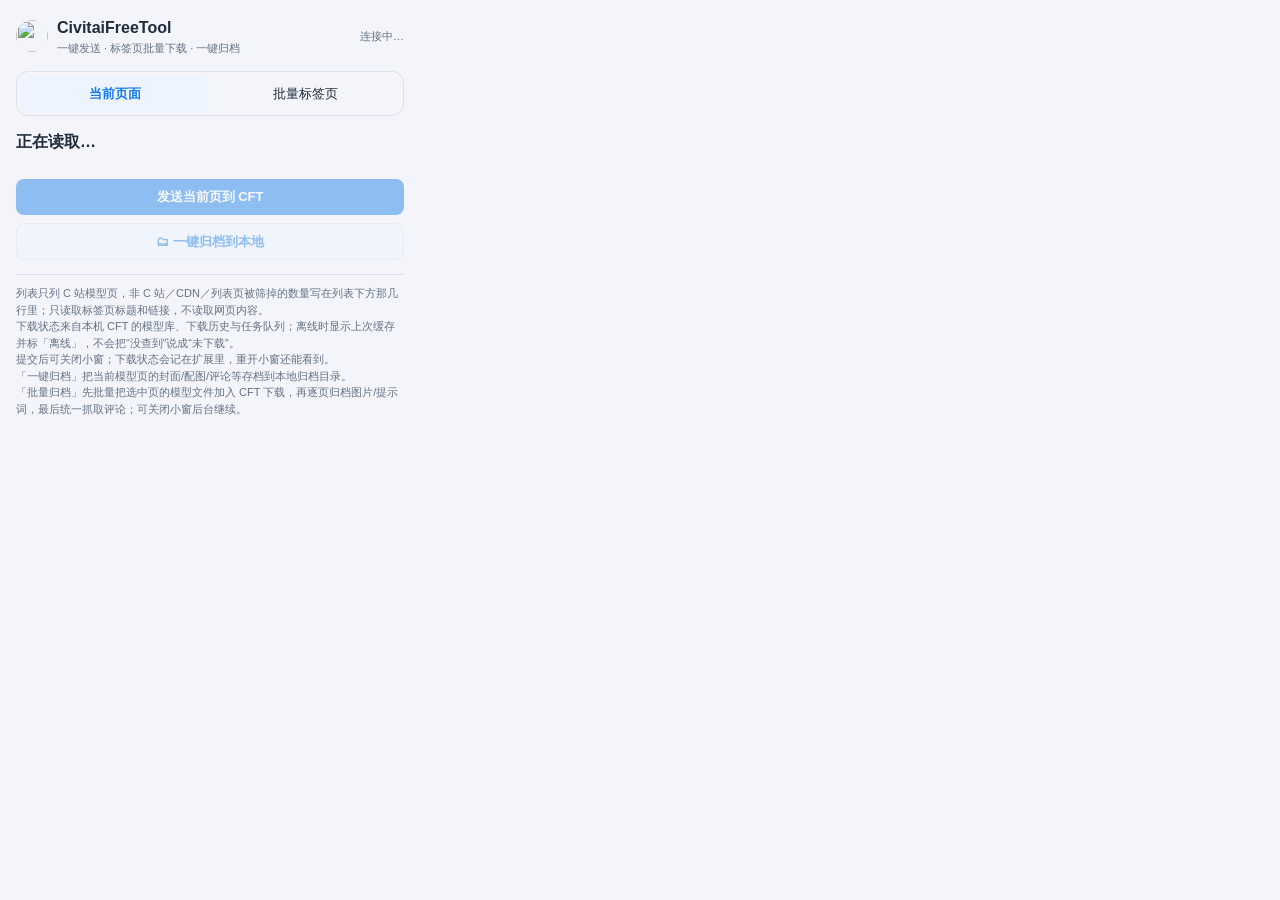
==== commit 1dc00b95: "feat: MCP 常驻接入 + 下载落点判定 + 扩展开发态免打包（v2.7.0） 让 AI 不用模拟键鼠就能完成「在已打开的页面里找到模型 → 下载 → 落到正确目录」：  - MCP 常驻：冻结" ====
--- a/chrome-extension/popup.html
+++ b/chrome-extension/popup.html
@@ -1,7 +1,7 @@
 <!DOCTYPE html>
 <html lang="zh-CN"><head><meta charset="UTF-8"/><meta name="viewport" content="width=device-width,initial-scale=1"/><link rel="stylesheet" href="popup.css"/></head>
 <body><main class="card">
-<header><img src="icons/icon32.png" alt=""/><div><strong>CivitaiFreeTool</strong><small>一键发送 · 标签页批量下载 · 一键归档</small></div><span id="connection" role="status">连接中…</span></header>
+<header><img src="icons/icon32.png" alt=""/><div><strong>CivitaiFreeTool</strong><small>一键发送 · 标签页批量下载 · 一键归档</small></div><span id="connection" role="status">连接中…</span><button id="openSidePanel" class="quiet" type="button" title="在侧边栏打开常驻工作台" hidden>侧栏</button></header>
 <nav aria-label="发送模式"><button id="modeCurrent" class="active" aria-pressed="true">当前页面</button><button id="modeBatch" aria-pressed="false">批量标签页</button></nav>
 <p id="sendHint" class="muted" hidden></p>
 <section id="currentPanel"><h2 id="modelName">正在读取…</h2><p id="modelUrl" class="muted"></p><button id="sendCurrent" class="primary" disabled>发送当前页到 CFT</button>
@@ -18,12 +18,20 @@
 <label>提交 <select id="fSub" aria-label="按是否可提交筛选"><option value="">全部行</option><option value="yes">仅可提交</option><option value="no">仅不可提交</option></select></label>
 <label>排序 <select id="sort" aria-label="列表排序"><option value="tab">按标签页顺序</option><option value="title">按标题</option><option value="type">按类型</option><option value="size">按文件大小</option><option value="downloads">按下载量</option><option value="published">按发布时间</option><option value="window">按窗口</option></select></label>
 </div>
+<div class="tools filters">
+<label>下载 <select id="fDl" aria-label="按本机下载状态筛选"><option value="">全部下载状态</option><option value="downloaded">已下载</option><option value="update">有更新</option><option value="downloading">下载中</option><option value="other">已下载其他版本</option><option value="not">未下载</option><option value="unknown">未知</option></select></label>
+<button id="selectUndownloaded" class="quiet" type="button" title="只勾选确认“未下载”的页面；状态未知的不动">只选未下载</button>
+</div>
 <div class="tools"><label><input id="selectAll" type="checkbox"/> 全选当前列表</label><span id="selectionCount"></span></div>
 <div id="tabList" aria-label="可发送的模型标签页"></div>
 <p class="muted" id="tabSummary"></p>
 <p class="muted" id="enrichSummary"></p>
+<p class="muted" id="dlSummary">正在查询本机下载状态…</p>
+<div class="tools" id="dlActions"><button id="btnCheckUpdates" class="quiet" type="button" disabled title="对本机模型库命中的模型批量检查 C 站更新（需要 CFT 里已保存 API Key）">⫫ 检查这些模型的更新</button></div>
 <p class="muted" id="rateNote" hidden></p>
+<details id="pageHistoryPanel" hidden><summary>看过但未下载 <span id="pageHistoryCount"></span></summary><div id="pageHistoryList"></div><button id="clearPageHistory" class="quiet" type="button">清除页面历史（只删扩展记录）</button></details>
 <div class="tools"><button id="sendBatch" class="primary" disabled>发送选中到 CFT</button><button id="btnArchiveBatch" class="primary" disabled>🗂 批量归档选中</button></div>
+<div class="tools" id="updateBar" hidden><button id="btnSendUpdates" class="primary" disabled>⬆ 下载选中项的新版</button></div>
 <div id="archBatchPanel" hidden><p id="archPhase" class="muted"></p><p id="archProgress" class="muted"></p><p id="archCounts" class="muted"></p><div id="archAuto" class="muted"></div><button id="btnArchCancel" hidden>取消批量归档（已入队的模型文件不会撤回）</button></div></section>
 <section id="taskPanel" hidden aria-label="发送到 CFT 之后的状态">
 <div class="tools"><h3>发送到 CFT 之后</h3><button id="taskRefresh">查询最新状态</button></div>
@@ -34,5 +42,5 @@
 </section>
 <p id="feedback" role="status" aria-live="polite"></p><details id="results" hidden><summary id="resultSummary"></summary><div id="resultList"></div></details>
 <button id="clearResults" hidden>清除提交记录（允许重新发送）</button>
-<footer>列表只列 C 站模型页，非 C 站／CDN／列表页被筛掉的数量写在列表下方那两行里；只读取标签页标题和链接，不读取网页内容。<br/>提交后可关闭小窗；下载状态会记在扩展里，重开小窗还能看到。<br/>「一键归档」把当前模型页的封面/配图/评论等存档到本地归档目录。<br/>「批量归档」先批量把选中页的模型文件加入 CFT 下载，再逐页归档图片/提示词，最后统一抓取评论；可关闭小窗后台继续。</footer>
-</main><script src="tabs-common.js"></script><script src="lib/tabrows.js"></script><script src="lib/enrich.js"></script><script src="popup.js"></script></body></html>
+<footer>列表只列 C 站模型页，非 C 站／CDN／列表页被筛掉的数量写在列表下方那几行里；只读取标签页标题和链接，不读取网页内容。<br/>下载状态来自本机 CFT 的模型库、下载历史与任务队列；离线时显示上次缓存并标「离线」，不会把“没查到”说成“未下载”。<br/>提交后可关闭小窗；下载状态会记在扩展里，重开小窗还能看到。<br/>「一键归档」把当前模型页的封面/配图/评论等存档到本地归档目录。<br/>「批量归档」先批量把选中页的模型文件加入 CFT 下载，再逐页归档图片/提示词，最后统一抓取评论；可关闭小窗后台继续。</footer>
+</main><script src="tabs-common.js"></script><script src="lib/tabrows.js"></script><script src="lib/enrich.js"></script><script src="lib/model-status.js"></script><script src="popup.js"></script></body></html>
--- a/chrome-extension/popup.css
+++ b/chrome-extension/popup.css
@@ -29,6 +29,18 @@
 .tab-row .row-state.stale{color:#8a6d3b;border-color:#dccfb4}
 .tab-row.nosub{opacity:.62}
 
+/* ---- 本机下载状态：徽章用色块，不抢「补全状态」的边框徽章视觉 ---- */
+.tab-row .dl-state{display:inline-block;margin-left:4px;padding:0 5px;border-radius:7px;font-size:10px;font-weight:600;color:#fff;background:#6b7280;vertical-align:middle}
+.tab-row .dl-state.dl-downloaded{background:#238b60}
+.tab-row .dl-state.dl-update_available{background:#b26a00}
+.tab-row .dl-state.dl-downloading{background:var(--accent)}
+.tab-row .dl-state.dl-other_version{background:#6b7280}
+.tab-row .dl-state.dl-not_downloaded{background:#6b7280;opacity:.85}
+.tab-row .dl-state.dl-unknown{background:#6b7280;opacity:.7}
+#dlSummary{margin-top:4px}
+#updateBar{margin-top:0}
+#btnSendUpdates{margin-top:0;background:var(--soft);color:#b26a00;border:1px solid var(--line)}
+
 /* ---- 发送到 CFT 之后：任务区。状态点用颜色分「在跑 / 完成 / 失败」，
        文字里再分开写「扩展：已提交」与「CFT：…」，避免把提交当成下载完成 ---- */
 #taskPanel{margin-top:14px;border-top:1px solid var(--line);padding-top:10px}
@@ -45,4 +57,18 @@
 .task-item b{display:block;font-weight:600;overflow-wrap:anywhere}
 .task-item small{display:block;color:var(--dim);font-size:11px;margin-top:2px;overflow-wrap:anywhere}
 .task-item .grow{min-width:0;flex:1}
-button.quiet{background:transparent;border:0;color:var(--dim);font-size:11px;padding:4px 0;margin-top:6px;text-decoration:underline}+button.quiet{background:transparent;border:0;color:var(--dim);font-size:11px;padding:4px 0;margin-top:6px;text-decoration:underline}
+/* ---- 阶段二：侧边栏 / 批量检查更新 / 页面历史 ---- */
+#openSidePanel{margin-left:6px;padding:4px 8px;font-size:11px;border:1px solid var(--line);background:transparent;color:var(--dim);border-radius:6px}
+body.side-panel{width:100%}
+body.side-panel .card{max-width:560px;margin:0 auto}
+body.side-panel #tabList{max-height:calc(100vh - 380px)}
+body.side-panel #taskList{max-height:calc(100vh - 420px)}
+#dlActions{justify-content:flex-start;margin-top:2px}
+#btnCheckUpdates{margin:0;padding:4px 0;text-decoration:none;color:var(--accent)}
+#pageHistoryPanel{margin-top:10px}
+#pageHistoryList{max-height:160px;overflow:auto;margin:6px 0}
+.hist-item{display:flex;gap:8px;align-items:flex-start;padding:6px 0;border-bottom:1px solid var(--line);font-size:11px}
+.hist-item:last-child{border:0}
+.hist-item a{color:var(--accent);text-decoration:none;overflow-wrap:anywhere}
+.hist-item .hist-meta{color:var(--dim);margin-left:auto;white-space:nowrap}
